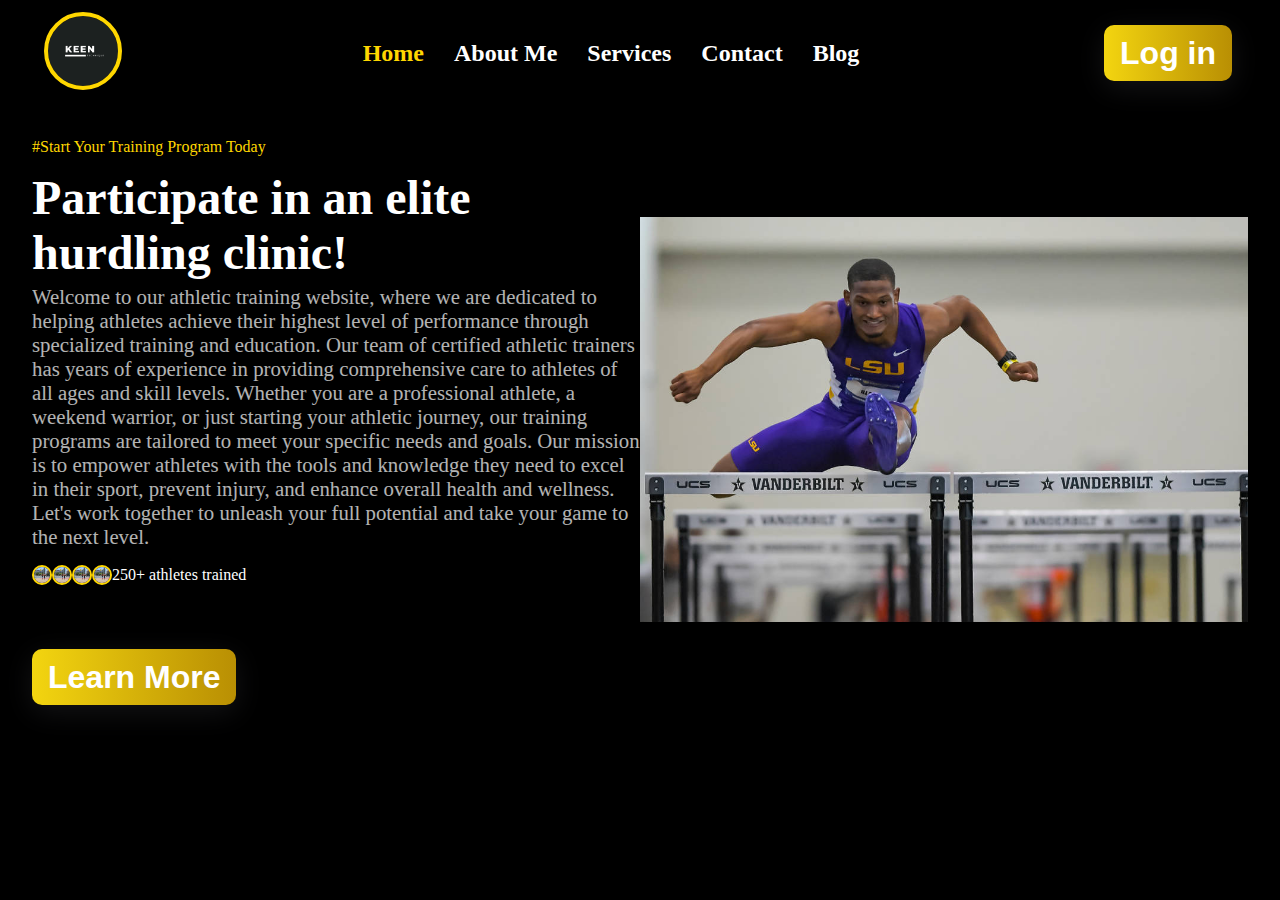
==== index.html @ 7af1590e "update" ====
<!DOCTYPE html>
<html>
<head>
  <link rel="stylesheet" href="style.css">
  <title>KEEN TECHNICAL PROGRAMMING!</title>
</head>
<body>

  <header>
    <nav>
      <div class="logo">
        <img src="KB.png">
      </div>
      <div class="items">
        <a href="#" class="active">Home</a>
        <a href="#">About Me</a>
        <a href="#">Services</a>
        <a href="#">Contact</a>
        <a href="#">Blog</a>
      </div>
      
      <div class="other">
        <button>Log in</button>
      </div>
    </nav>
  </header>
  
  <!-- Hero Section -->
  <section>
    <div class="container">
      <div class="row">
        <div class="info">
          <p class="short-info">#Start Your Training Program Today</p>
          <h2 class="hero-heading">Participate in an elite hurdling clinic!</h2>
          <p class="hero-sub-heading">Welcome to our athletic training website, where we are dedicated to helping athletes achieve their highest level of performance through specialized training and education. Our team of certified athletic trainers has years of experience in providing comprehensive care to athletes of all ages and skill levels. Whether you are a professional athlete, a weekend warrior, or just starting your athletic journey, our training programs are tailored to meet your specific needs and goals. Our mission is to empower athletes with the tools and knowledge they need to excel in their sport, prevent injury, and enhance overall health and wellness. Let's work together to unleash your full potential and take your game to the next level.</p>
          <div class="subscribers">
            <img src="IMG_1362.JPG" class="img-fluid subscriber">
            <img src="IMG_1362.JPG" class="img-fluid subscriber">
            <img src="IMG_1362.JPG" class="img-fluid subscriber">
            <img src="IMG_1362.JPG" class="img-fluid subscriber">
            <p>250+ athletes trained</p>
          </div>
          <button class="learn-more">
            Learn More</button>
        </div>
        <div class="hero-image">
          <img src="IMG_0794.JPG" class="img-fluid">
        </div>
      </div>
    </div>
  </section>
  <!-- Hero Section Ends -->
</body>
</html>
---- style.css ----
* {
  margin: 0px;
  padding: 0px;
  box-sizing: border-box;
}

body {
  font-family: Georgia, "Times New Roman", Times, serif;
  color: white;
  background-color: black;
}

.container {
  max-width: 90rem;
  margin: 2rem auto;
  padding: 0px 2rem;
}

.img-fluid {
  max-width: 100%;
}
.logo img {
  width: 70px;
  height: 70px;
  border-radius: 41px;
  outline: 4px solid gold;
}
nav {
  display: flex;
  justify-content: space-between;
  padding: 1rem 3rem;
  align-items: center;
}

.items {
  display: flex;
  align-items: center;
  gap: 30px;
}

.items a:link {
  text-decoration: none;
  color: white;
  font-size: 1.5rem;
  font-weight: bold;
}

.items a:hover {
  color: gold;
}

.active {
  color: gold !important;
}

button {
  font-size: 2rem;
  padding: 0.6rem 1rem;
  font-weight: bold;
  color: white;
  background: linear-gradient(to right, #f3d510, #b98f03);
  border-radius: 10px;
  box-shadow: rgba(100, 100, 111, 0.2) 0px 7px 29px 0px;
  cursor: pointer;
  border: none;
}

button:hover {
  background: lightgray;
  outline: 1px solid gold;
  color: gold;
  border: none;
}

.row {
  display: grid;
  grid-template-columns: 1fr 1fr;
  justify-content: center;
  align-items: center;
}

.info {
  display: flex;
  flex-direction: column;
}
.short-info {
  color: gold;
  font-size: 1rem;
  margin-bottom: 0.9rem;
}

.hero-heading {
  font-size: 3rem;
  margin-bottom: 0.3rem;
}
.hero-sub-heading {
  font-size: 1.3em;
  opacity: 0.7;
}

.subscribers {
  display: flex;
  align-items: center;
  margin: 1rem 0px;
}
.subscriber {
  width: 20px;
  height: 20px;
  border-radius: 50%;
  border: 2px solid gold;
}
.learn-more {
  align-self: start;
  margin-top: 3rem;
}

/* media queries */

@media only screen and (max-width: 800px) {
  .items {
    display: none;
  }

  .row {
    grid-template-columns: 1fr;
  }
  .learn-more {
    align-self: start;
    margin: 1rem 0px;
  }
}
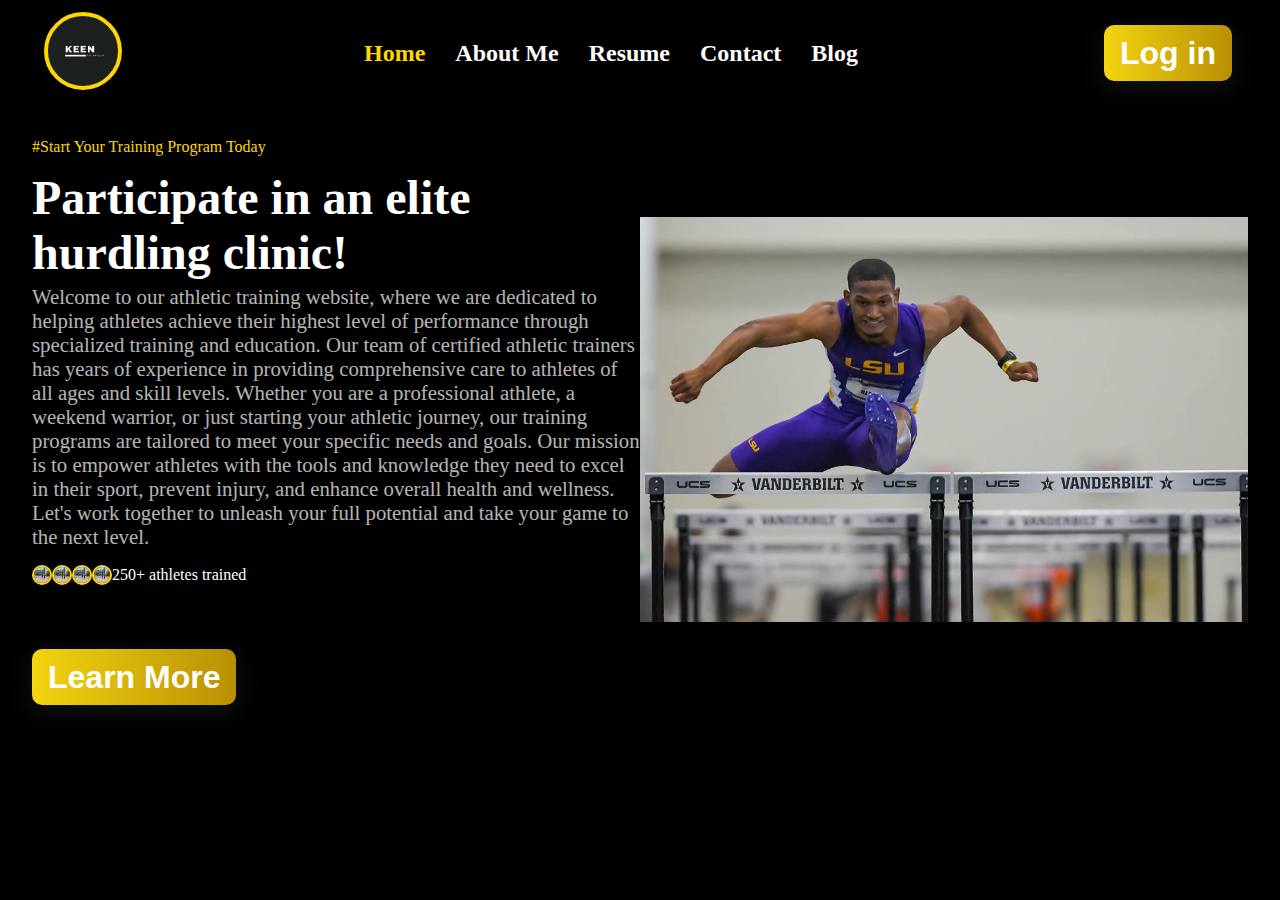
==== commit 60841dc8: "updates" ====
--- a/index.html
+++ b/index.html
@@ -6,15 +6,15 @@
 </head>
 <body>
 
-  <header>
+<header>
     <nav>
       <div class="logo">
         <img src="KB.png">
       </div>
       <div class="items">
         <a href="#" class="active">Home</a>
-        <a href="#">About Me</a>
-        <a href="#">Services</a>
+        <a href="aboutme.html">About Me</a>
+        <a href="#">Resume</a>
         <a href="#">Contact</a>
         <a href="#">Blog</a>
       </div>
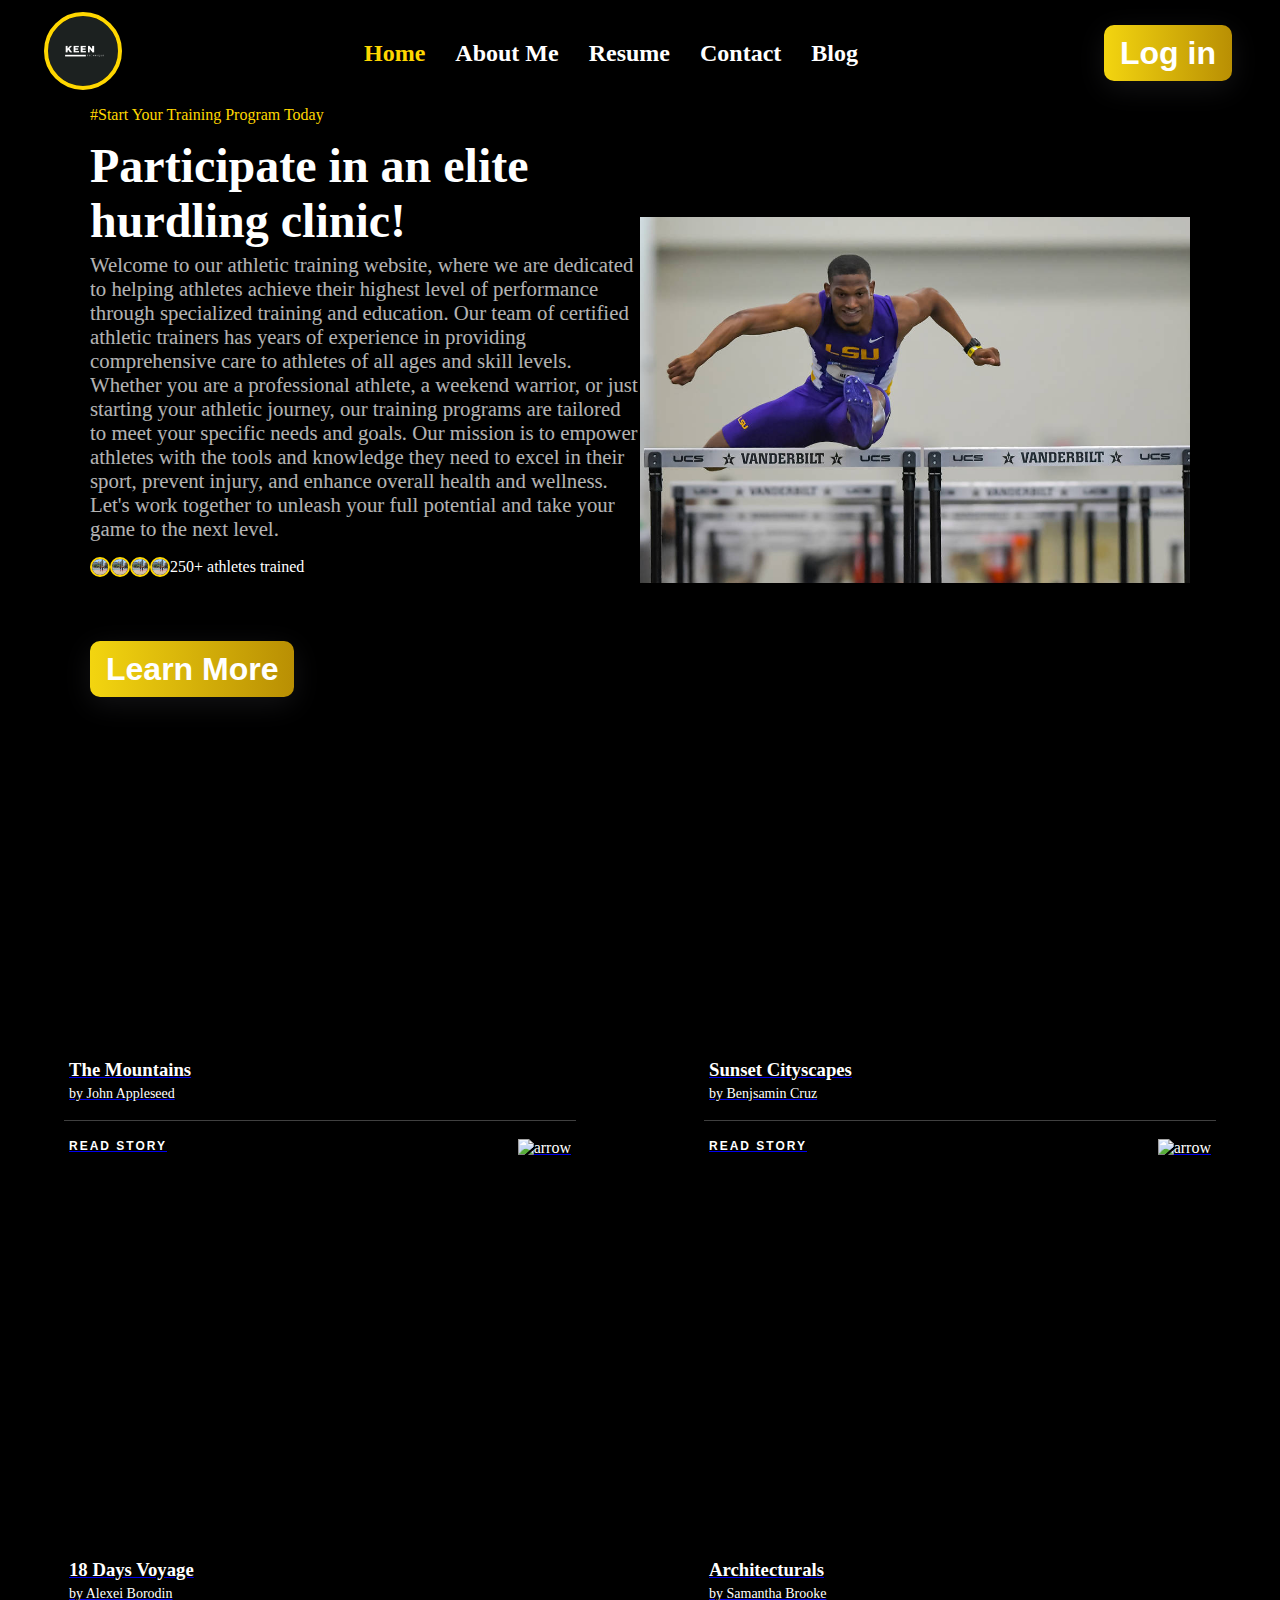
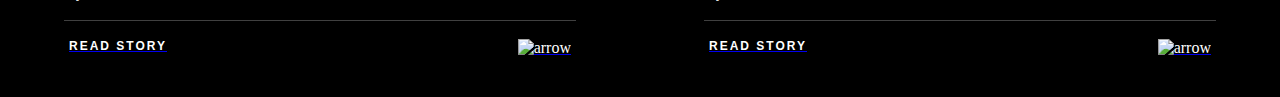
==== commit d7c39aec: "NEW CSS" ====
--- a/index.html
+++ b/index.html
@@ -14,7 +14,7 @@
       <div class="items">
         <a href="#" class="active">Home</a>
         <a href="aboutme.html">About Me</a>
-        <a href="#">Resume</a>
+        <a href="resume.html">Resume</a>
         <a href="#">Contact</a>
         <a href="#">Blog</a>
       </div>
@@ -50,5 +50,71 @@
     </div>
   </section>
   <!-- Hero Section Ends -->
-</body>
-</html>
+
+  <!-- GALLERY SECTION -->
+       <section class="gallery">
+        <div class="container-lg">
+            <div class="grid">
+                <a href="images/mountains.jpg" class="image-container">
+                    <div class="image image-1">
+                        <div class="image-box">
+                            <div class="image-textbox">
+                                <h3>The Mountains</h3>
+                                <p>by John Appleseed</p>
+                            </div>
+                            <div class="image-link">
+                                <h6>Read Story</h6>
+                                <img src="images/arrow-white.svg" alt="arrow">
+                            </div>
+                        </div>
+                    </div>
+                </a>
+                <a href="images/cityscapes.jpg" class="image-container">
+                    <div class="image image-2">
+                        <div class="image-box">
+                            <div class="image-textbox">
+                                <h3>Sunset Cityscapes</h3>
+                                <p>by Benjsamin Cruz</p>
+                            </div>
+                            <div class="image-link">
+                                <h6>Read Story</h6>
+                                <img src="images/arrow-white.svg" alt="arrow">
+                            </div>
+                        </div>
+                    </div>
+                </a>
+                <a href="images/18-days-voyage.jpg" class="image-container">
+                    <div class="image image-3">
+                        <div class="image-box">
+                            <div class="image-textbox">
+                                <h3>18 Days Voyage</h3>
+                                <p>by Alexei Borodin</p>
+                            </div>
+                            <div class="image-link">
+                                <h6>Read Story</h6>
+                                <img src="images/arrow-white.svg" alt="arrow">
+                            </div>
+                        </div>
+                    </div>
+                </a>
+                <a href="images/architecturals.jpg" class="image-container">
+                    <div class="image image-4">
+                        <div class="image-box">
+                            <div class="image-textbox">
+                                <h3>Architecturals</h3>
+                                <p>by Samantha Brooke</p>
+                            </div>
+                            <div class="image-link">
+                                <h6>Read Story</h6>
+                                <img src="images/arrow-white.svg" alt="arrow">
+                            </div>
+                        </div>
+                    </div>
+                </a>
+            </div>
+        </div>
+    </section>
+  <!-- GALLERY SECTION ENDS-->
+
+  </body>
+    </html>
--- a/style.css
+++ b/style.css
@@ -114,6 +114,113 @@
   margin-top: 3rem;
 }
 
+
+.grid {
+  display: -ms-grid;
+  display: grid;
+  -ms-grid-columns: (1fr,4);
+  grid-template-columns: repeat(2, 1fr);
+}
+
+.container,
+.container-lg,
+.container-small {
+  width: 100%;
+  margin: 0 auto;
+}
+
+.container {
+  max-width: 1150px;
+  padding: 0 25px;
+}
+
+.container-lg {
+  max-width: 3000px;
+}
+
+.container-small {
+  max-width: 900px;
+  padding: 0 20px;
+}
+
+.image-container {
+  display: block;
+  height: 500px;
+  position: relative;
+  -webkit-transition: all .3s;
+  transition: all .3s;
+}
+
+.image-container::after {
+  content: '';
+  position: absolute;
+  bottom: 0;
+  left: 0;
+  width: 100%;
+  height: 5px;
+  background-image: linear-gradient(27deg, #FFC593 0%, #BC7198 49%, #5A77FF 95%);
+  opacity: 0;
+  -webkit-transition: opacity .3s;
+  transition: opacity .3s;
+}
+
+.image-container:hover {
+  -webkit-transform: translateY(-25px);
+          transform: translateY(-25px);
+}
+
+.image-container:hover::after {
+  opacity: 1;
+}
+
+.image {
+  height: 100%;
+  width: 100%;
+  display: -webkit-box;
+  display: -ms-flexbox;
+  display: flex;
+  -webkit-box-align: end;
+      -ms-flex-align: end;
+          align-items: flex-end;
+  -webkit-box-pack: center;
+      -ms-flex-pack: center;
+          justify-content: center;
+  padding: 35px 0;
+}
+
+.image-box {
+  color: #ffffff;
+  width: 80%;
+  max-width: 100%;
+}
+
+.image-box p {
+  margin-top: 5px;
+  font-size: 14px;
+}
+
+.image-textbox {
+  border-bottom: 1px solid rgba(255, 255, 255, 0.25);
+  padding: 10px 5px 18px;
+}
+
+.image-link {
+  display: -webkit-box;
+  display: -ms-flexbox;
+  display: flex;
+  -webkit-box-pack: justify;
+      -ms-flex-pack: justify;
+          justify-content: space-between;
+  padding: 18px 5px 5px;
+}
+
+.image-link h6 {
+  text-transform: uppercase;
+  font-family: "DM Sans Bold", sans-serif;
+  font-size: 12px;
+  letter-spacing: 2px;
+}
+
 /* media queries */
 
 @media only screen and (max-width: 800px) {
@@ -128,4 +235,4 @@
     align-self: start;
     margin: 1rem 0px;
   }
-}
+};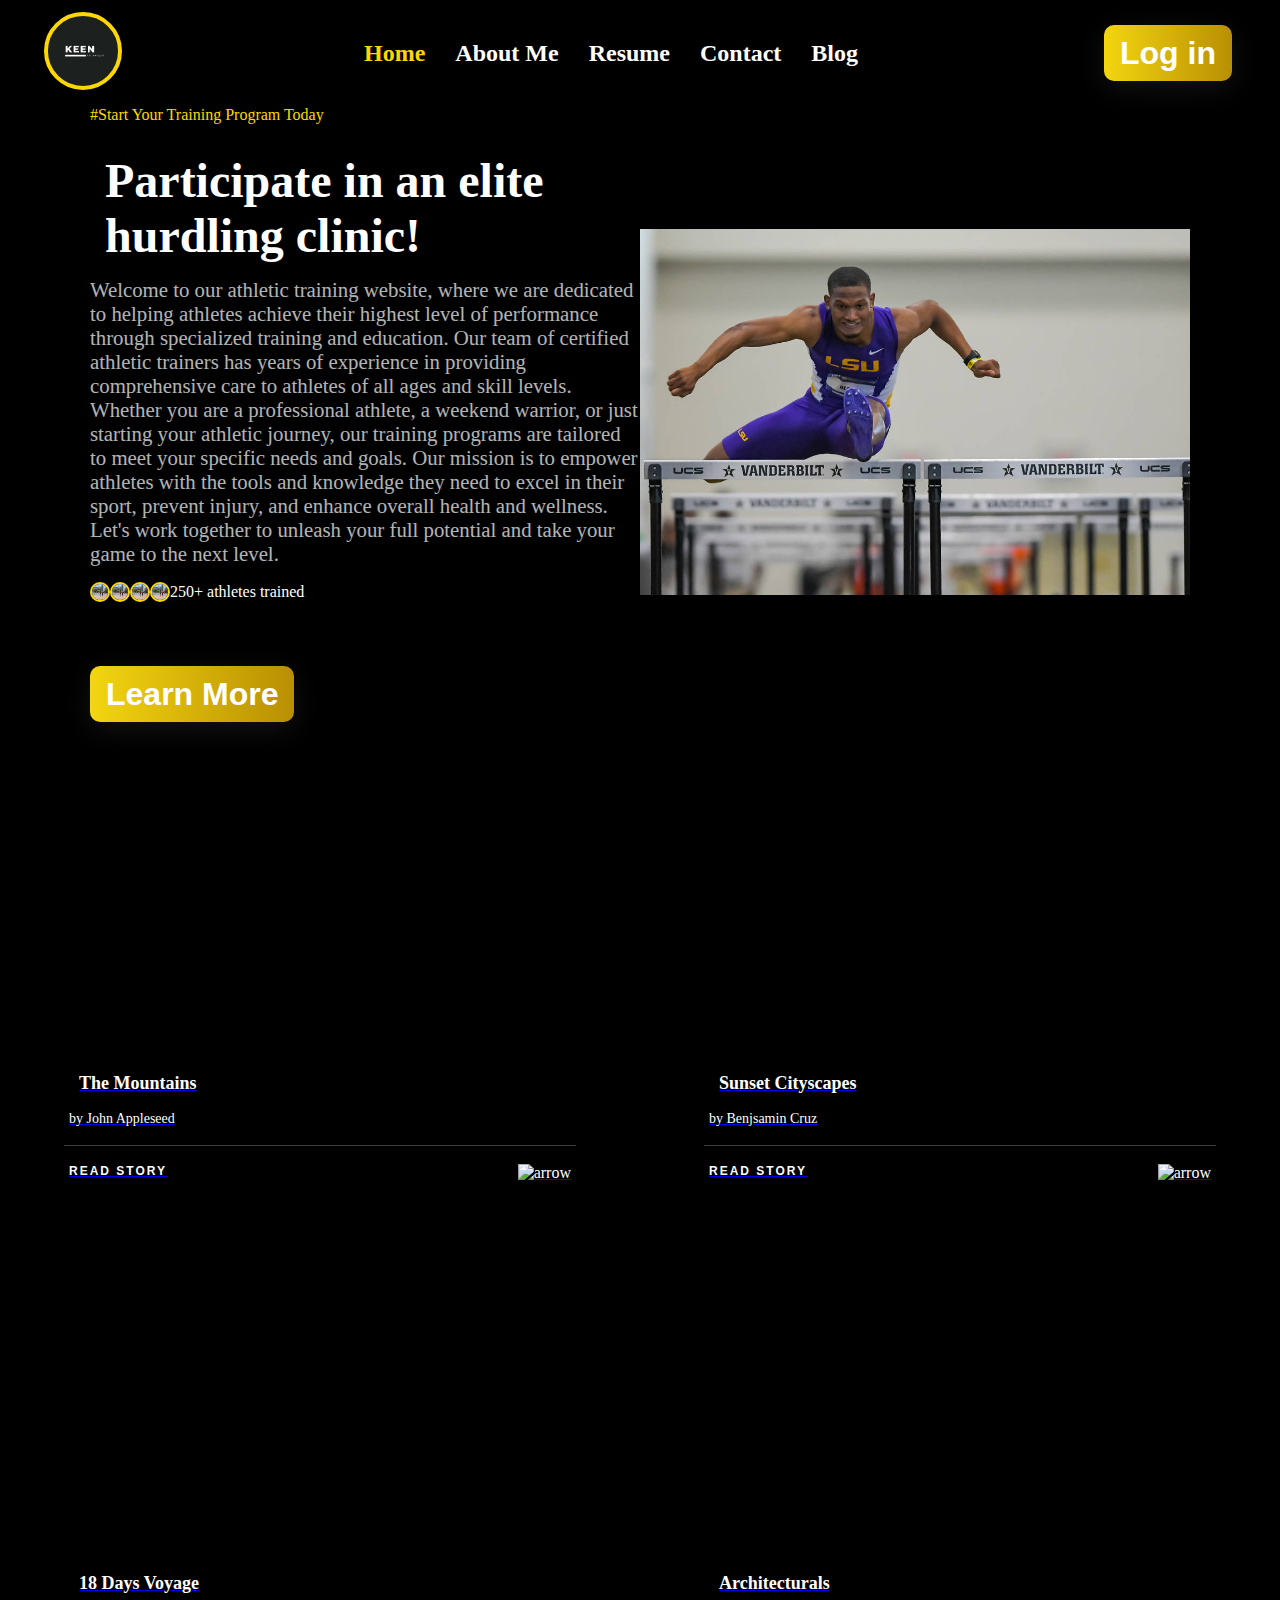
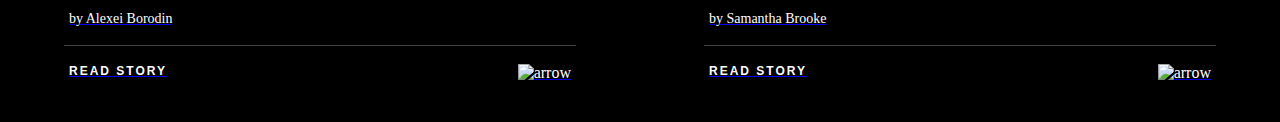
==== commit 9734580f: "Update index.html" ====
--- a/index.html
+++ b/index.html
@@ -1,12 +1,14 @@
 <!DOCTYPE html>
 <html>
+
 <head>
   <link rel="stylesheet" href="style.css">
   <title>KEEN TECHNICAL PROGRAMMING!</title>
 </head>
+
 <body>
 
-<header>
+  <header>
     <nav>
       <div class="logo">
         <img src="KB.png">
@@ -18,21 +20,28 @@
         <a href="#">Contact</a>
         <a href="#">Blog</a>
       </div>
-      
+
       <div class="other">
         <button>Log in</button>
       </div>
     </nav>
   </header>
-  
-  <!-- Hero Section -->
+
+  <!-- Intro (Hero) Section -->
   <section>
     <div class="container">
       <div class="row">
         <div class="info">
           <p class="short-info">#Start Your Training Program Today</p>
           <h2 class="hero-heading">Participate in an elite hurdling clinic!</h2>
-          <p class="hero-sub-heading">Welcome to our athletic training website, where we are dedicated to helping athletes achieve their highest level of performance through specialized training and education. Our team of certified athletic trainers has years of experience in providing comprehensive care to athletes of all ages and skill levels. Whether you are a professional athlete, a weekend warrior, or just starting your athletic journey, our training programs are tailored to meet your specific needs and goals. Our mission is to empower athletes with the tools and knowledge they need to excel in their sport, prevent injury, and enhance overall health and wellness. Let's work together to unleash your full potential and take your game to the next level.</p>
+          <p class="hero-sub-heading">Welcome to our athletic training website, where we are dedicated to helping
+            athletes achieve their highest level of performance through specialized training and education. Our team of
+            certified athletic trainers has years of experience in providing comprehensive care to athletes of all ages
+            and skill levels. Whether you are a professional athlete, a weekend warrior, or just starting your athletic
+            journey, our training programs are tailored to meet your specific needs and goals. Our mission is to empower
+            athletes with the tools and knowledge they need to excel in their sport, prevent injury, and enhance overall
+            health and wellness. Let's work together to unleash your full potential and take your game to the next
+            level.</p>
           <div class="subscribers">
             <img src="IMG_1362.JPG" class="img-fluid subscriber">
             <img src="IMG_1362.JPG" class="img-fluid subscriber">
@@ -49,72 +58,73 @@
       </div>
     </div>
   </section>
-  <!-- Hero Section Ends -->
+  <!-- Intro (Hero) Section Ends -->
 
   <!-- GALLERY SECTION -->
-       <section class="gallery">
-        <div class="container-lg">
-            <div class="grid">
-                <a href="images/mountains.jpg" class="image-container">
-                    <div class="image image-1">
-                        <div class="image-box">
-                            <div class="image-textbox">
-                                <h3>The Mountains</h3>
-                                <p>by John Appleseed</p>
-                            </div>
-                            <div class="image-link">
-                                <h6>Read Story</h6>
-                                <img src="images/arrow-white.svg" alt="arrow">
-                            </div>
-                        </div>
-                    </div>
-                </a>
-                <a href="images/cityscapes.jpg" class="image-container">
-                    <div class="image image-2">
-                        <div class="image-box">
-                            <div class="image-textbox">
-                                <h3>Sunset Cityscapes</h3>
-                                <p>by Benjsamin Cruz</p>
-                            </div>
-                            <div class="image-link">
-                                <h6>Read Story</h6>
-                                <img src="images/arrow-white.svg" alt="arrow">
-                            </div>
-                        </div>
-                    </div>
-                </a>
-                <a href="images/18-days-voyage.jpg" class="image-container">
-                    <div class="image image-3">
-                        <div class="image-box">
-                            <div class="image-textbox">
-                                <h3>18 Days Voyage</h3>
-                                <p>by Alexei Borodin</p>
-                            </div>
-                            <div class="image-link">
-                                <h6>Read Story</h6>
-                                <img src="images/arrow-white.svg" alt="arrow">
-                            </div>
-                        </div>
-                    </div>
-                </a>
-                <a href="images/architecturals.jpg" class="image-container">
-                    <div class="image image-4">
-                        <div class="image-box">
-                            <div class="image-textbox">
-                                <h3>Architecturals</h3>
-                                <p>by Samantha Brooke</p>
-                            </div>
-                            <div class="image-link">
-                                <h6>Read Story</h6>
-                                <img src="images/arrow-white.svg" alt="arrow">
-                            </div>
-                        </div>
-                    </div>
-                </a>
+  <section class="gallery">
+    <div class="container-lg">
+      <div class="grid">
+        <a href="KB.png" class="image-container">
+          <div class="image image-1">
+            <div class="image-box">
+              <div class="image-textbox">
+                <h3>The Mountains</h3>
+                <p>by John Appleseed</p>
+              </div>
+              <div class="image-link">
+                <h6>Read Story</h6>
+                <img src="images/arrow-white.svg" alt="arrow">
+              </div>
             </div>
-        </div>
-    </section>
+          </div>
+        </a>
+        <a href="KB.png" class="image-container">
+          <div class="image image-2">
+            <div class="image-box">
+              <div class="image-textbox">
+                <h3>Sunset Cityscapes</h3>
+                <p>by Benjsamin Cruz</p>
+              </div>
+              <div class="image-link">
+                <h6>Read Story</h6>
+                <img src="images/arrow-white.svg" alt="arrow">
+              </div>
+            </div>
+          </div>
+        </a>
+        <a href="KB.png" class="image-container">
+          <div class="image image-3">
+            <div class="image-box">
+              <div class="image-textbox">
+                <h3>18 Days Voyage</h3>
+                <p>by Alexei Borodin</p>
+              </div>
+              <div class="image-link">
+                <h6>Read Story</h6>
+                <img src="images/arrow-white.svg" alt="arrow">
+              </div>
+            </div>
+          </div>
+        </a>
+        <a href="KB.png" class="image-container">
+          <div class="image image-4">
+            <div class="image-box">
+              <div class="image-textbox">
+                <h3>Architecturals</h3>
+                <p>by Samantha Brooke</p>
+              </div>
+              <div class="image-link">
+                <h6>Read Story</h6>
+                <img src="images/arrow-white.svg" alt="arrow">
+              </div>
+            </div>
+          </div>
+        </a>
+      </div>
+    </div>
+  </section>
   <!-- GALLERY SECTION ENDS-->
 
-  </body>
-    </html>
+</body>
+
+</html>
--- a/style.css
+++ b/style.css
@@ -8,6 +8,45 @@
   font-family: Georgia, "Times New Roman", Times, serif;
   color: white;
   background-color: black;
+}
+
+h1 {
+  font-size: 40px;
+  text-transform: uppercase;
+  letter-spacing: 4.17px;
+  padding: 40px;
+}
+
+.white {
+  color: #ffffff;
+}
+
+h2 {
+  font-size: 24px;
+  margin: 5px;
+  padding: 10px;
+}
+h3 {
+  font-family: Georgia, "Times New Roman", Times, serif;
+  font-size: 18px;
+  line-height: 25px;
+  padding: 10px;
+}
+
+h4 {
+  font-size: 14;
+  line-height: 25px;
+  letter-spacing: .2px;
+  font-family: Georgia, "Times New Roman", Times, serif;
+  text-align: center;
+  margin-bottom: 25px;
+}
+
+h5 {
+  font-family: Georgia, "Times New Roman", Times, serif;
+  font-size: 12px;
+  text-transform: uppercase;
+  letter-spacing: 2px;
 }
 
 .container {
@@ -114,6 +153,14 @@
   margin-top: 3rem;
 }
 
+ul {
+  list-style-type: disc; /* type of bullet point */
+  margin-left: 20px; /* left margin for the list */
+}
+
+li {
+  margin: 10px 0; /* top and bottom margin for each list item */
+}
 
 .grid {
   display: -ms-grid;
